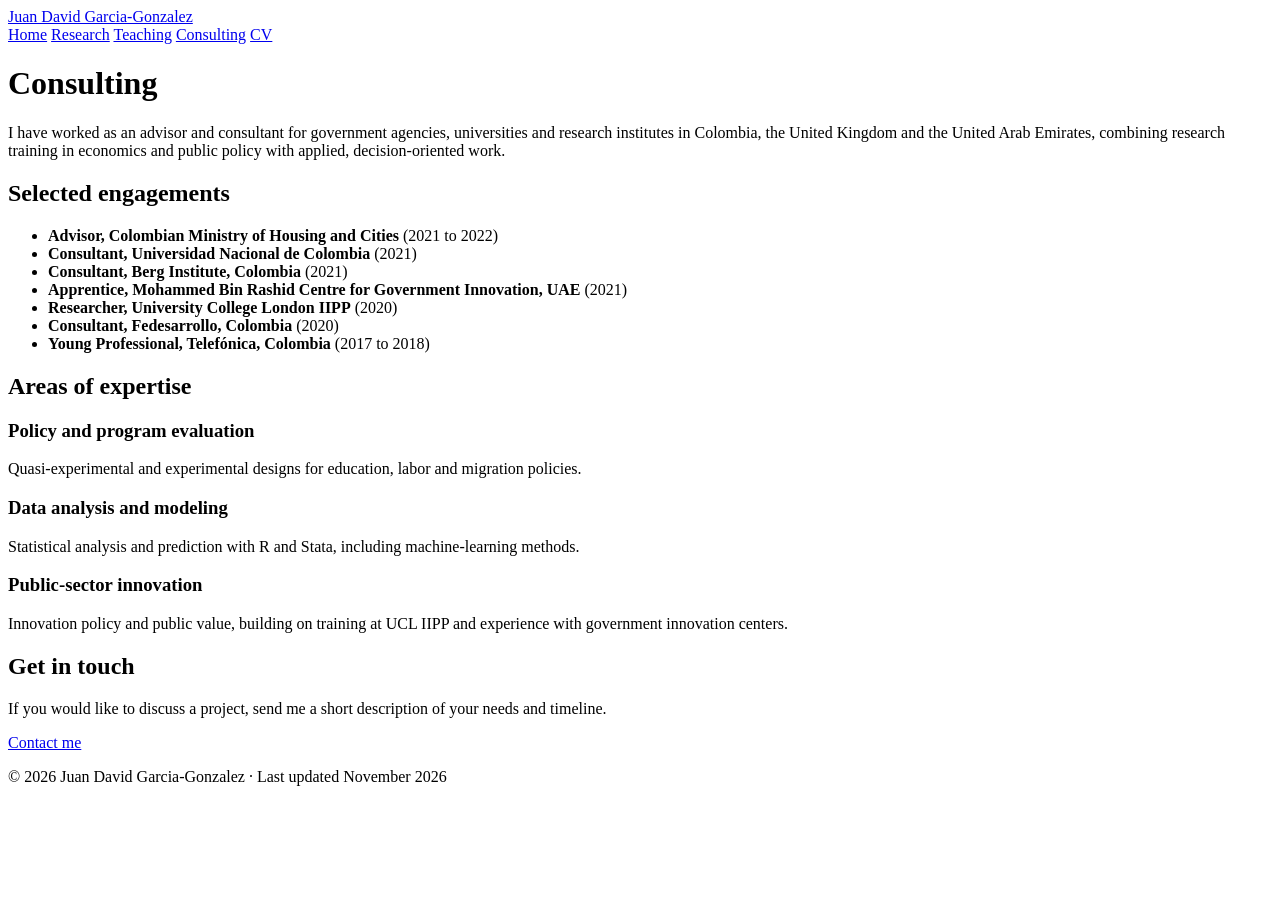
==== consulting.html @ 95255075 "Add files via upload" ====
<!DOCTYPE html>
<html lang="en">
<head>
  <meta charset="UTF-8">
  <meta name="viewport" content="width=device-width, initial-scale=1">
  <title>Juan David Garcia-Gonzalez | Consulting</title>
  <meta name="description" content="Consulting experience of Juan David Garcia-Gonzalez.">
  <link rel="stylesheet" href="style.css">
</head>
<body>
  <header>
    <div class="nav-inner">
      <a class="site-name" href="index.html">Juan David Garcia-Gonzalez</a>
      <nav>
        <a href="index.html">Home</a>
        <a href="research.html">Research</a>
        <a href="teaching.html">Teaching</a>
        <a class="active" href="consulting.html">Consulting</a>
        <a href="cv.html">CV</a>
      </nav>
    </div>
  </header>

  <main>
    <h1>Consulting</h1>
    <p>
      I have worked as an advisor and consultant for government agencies,
      universities and research institutes in Colombia, the United Kingdom and
      the United Arab Emirates, combining research training in economics and
      public policy with applied, decision-oriented work.
    </p>

    <h2>Selected engagements</h2>
    <ul class="clean">
      <li><strong>Advisor, Colombian Ministry of Housing and Cities</strong> (2021 to 2022)</li>
      <li><strong>Consultant, Universidad Nacional de Colombia</strong> (2021)</li>
      <li><strong>Consultant, Berg Institute, Colombia</strong> (2021)</li>
      <li><strong>Apprentice, Mohammed Bin Rashid Centre for Government Innovation, UAE</strong> (2021)</li>
      <li><strong>Researcher, University College London IIPP</strong> (2020)</li>
      <li><strong>Consultant, Fedesarrollo, Colombia</strong> (2020)</li>
      <li><strong>Young Professional, Telefónica, Colombia</strong> (2017 to 2018)</li>
    </ul>

    <h2>Areas of expertise</h2>
    <div class="card">
      <h3>Policy and program evaluation</h3>
      <p class="meta"></p>
      <p>Quasi-experimental and experimental designs for education, labor and migration policies.</p>
    </div>
    <div class="card">
      <h3>Data analysis and modeling</h3>
      <p class="meta"></p>
      <p>Statistical analysis and prediction with R and Stata, including machine-learning methods.</p>
    </div>
    <div class="card">
      <h3>Public-sector innovation</h3>
      <p class="meta"></p>
      <p>Innovation policy and public value, building on training at UCL IIPP and experience with government innovation centers.</p>
    </div>

    <h2>Get in touch</h2>
    <p>
      If you would like to discuss a project, send me a short description of
      your needs and timeline.
    </p>
    <p><a class="btn" href="mailto:juan.garcia2@phd.unibocconi.it?subject=Consulting%20inquiry">Contact me</a></p>
  </main>

  <footer>
    &copy; 2026 Juan David Garcia-Gonzalez · Last updated November 2026
  </footer>
</body>
</html>
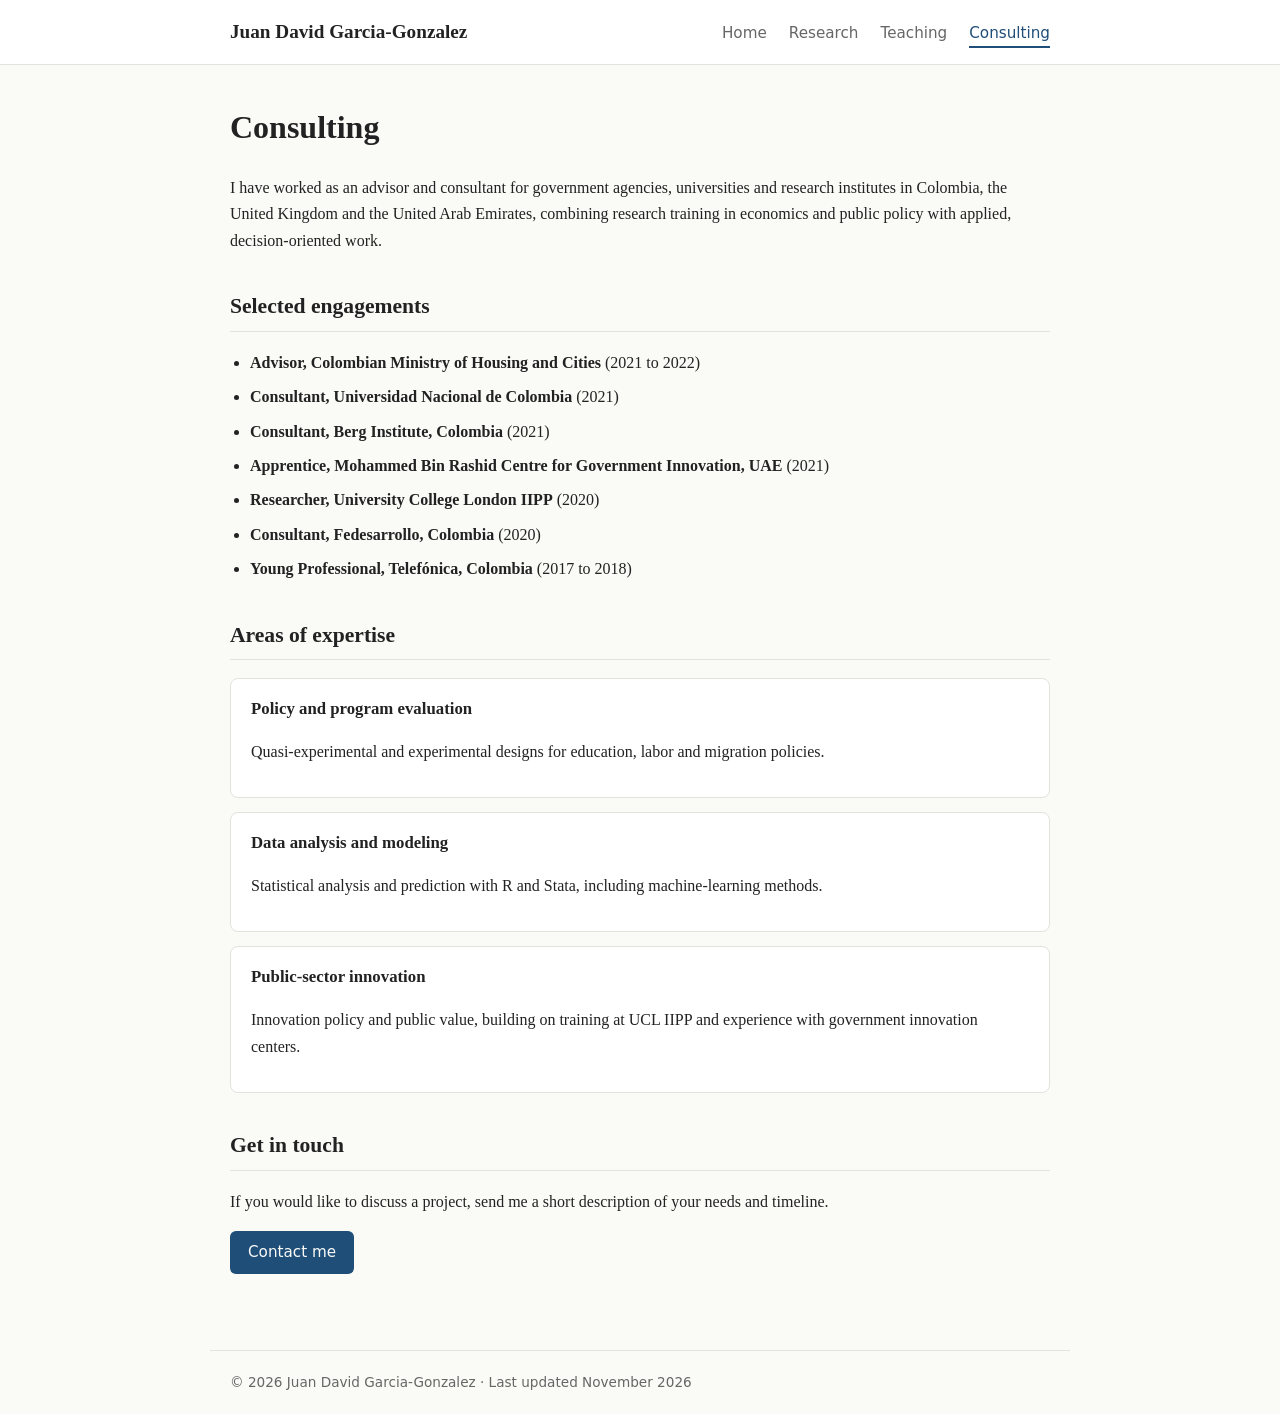
==== commit 0604c41a: "Add files via upload" ====
--- a/consulting.html
+++ b/consulting.html
@@ -16,7 +16,6 @@
         <a href="research.html">Research</a>
         <a href="teaching.html">Teaching</a>
         <a class="active" href="consulting.html">Consulting</a>
-        <a href="cv.html">CV</a>
       </nav>
     </div>
   </header>
--- a/style.css
+++ b/style.css
@@ -0,0 +1,155 @@
+:root {
+  --bg: #fafaf7;
+  --text: #222;
+  --muted: #666;
+  --accent: #1f4e79;
+  --border: #e3e3dc;
+  --card: #ffffff;
+}
+
+@media (prefers-color-scheme: dark) {
+  :root {
+    --bg: #15181c;
+    --text: #e8e8e8;
+    --muted: #9aa0a6;
+    --accent: #7db3e8;
+    --border: #2b3036;
+    --card: #1c2025;
+  }
+}
+
+* { box-sizing: border-box; }
+
+body {
+  margin: 0;
+  background: var(--bg);
+  color: var(--text);
+  font-family: Georgia, "Times New Roman", serif;
+  line-height: 1.65;
+}
+
+header {
+  border-bottom: 1px solid var(--border);
+  background: var(--card);
+}
+
+.nav-inner {
+  max-width: 860px;
+  margin: 0 auto;
+  padding: 16px 20px;
+  display: flex;
+  flex-wrap: wrap;
+  gap: 12px 28px;
+  align-items: baseline;
+  justify-content: space-between;
+}
+
+.site-name {
+  font-size: 1.2rem;
+  font-weight: bold;
+  color: var(--text);
+  text-decoration: none;
+}
+
+nav a {
+  font-family: system-ui, -apple-system, "Segoe UI", sans-serif;
+  font-size: 0.95rem;
+  color: var(--muted);
+  text-decoration: none;
+  margin-left: 18px;
+  padding-bottom: 4px;
+}
+
+nav a:first-child { margin-left: 0; }
+nav a:hover { color: var(--accent); }
+nav a.active {
+  color: var(--accent);
+  border-bottom: 2px solid var(--accent);
+}
+
+main {
+  max-width: 860px;
+  margin: 0 auto;
+  padding: 36px 20px 60px;
+}
+
+h1 { font-size: 2rem; margin-top: 0; }
+h2 {
+  font-size: 1.35rem;
+  margin-top: 2.2rem;
+  padding-bottom: 6px;
+  border-bottom: 1px solid var(--border);
+}
+h3 { font-size: 1.05rem; margin-bottom: 4px; }
+
+a { color: var(--accent); }
+
+.hero {
+  display: flex;
+  gap: 32px;
+  align-items: flex-start;
+  flex-wrap: wrap;
+}
+
+.hero img {
+  width: 190px;
+  height: 190px;
+  object-fit: cover;
+  border-radius: 50%;
+  border: 1px solid var(--border);
+  background: var(--border);
+}
+
+.hero-text { flex: 1; min-width: 260px; }
+
+.tagline {
+  color: var(--muted);
+  font-family: system-ui, sans-serif;
+  margin-top: -8px;
+}
+
+.links a { margin-right: 16px; font-family: system-ui, sans-serif; font-size: 0.95rem; }
+
+.card {
+  background: var(--card);
+  border: 1px solid var(--border);
+  border-radius: 8px;
+  padding: 16px 20px;
+  margin: 14px 0;
+}
+
+.card h3 { margin-top: 0; }
+.meta { color: var(--muted); font-size: 0.92rem; font-family: system-ui, sans-serif; margin: 0 0 6px; }
+
+ul.clean { padding-left: 20px; }
+ul.clean li { margin-bottom: 8px; }
+
+.btn {
+  display: inline-block;
+  padding: 9px 18px;
+  background: var(--accent);
+  color: var(--bg);
+  border-radius: 6px;
+  text-decoration: none;
+  font-family: system-ui, sans-serif;
+  font-size: 0.95rem;
+}
+
+.btn:hover { opacity: 0.9; }
+
+footer {
+  max-width: 860px;
+  margin: 0 auto;
+  padding: 20px;
+  border-top: 1px solid var(--border);
+  color: var(--muted);
+  font-family: system-ui, sans-serif;
+  font-size: 0.85rem;
+}
+
+iframe.cv-frame {
+  width: 100%;
+  height: 800px;
+  border: 1px solid var(--border);
+  border-radius: 6px;
+}
